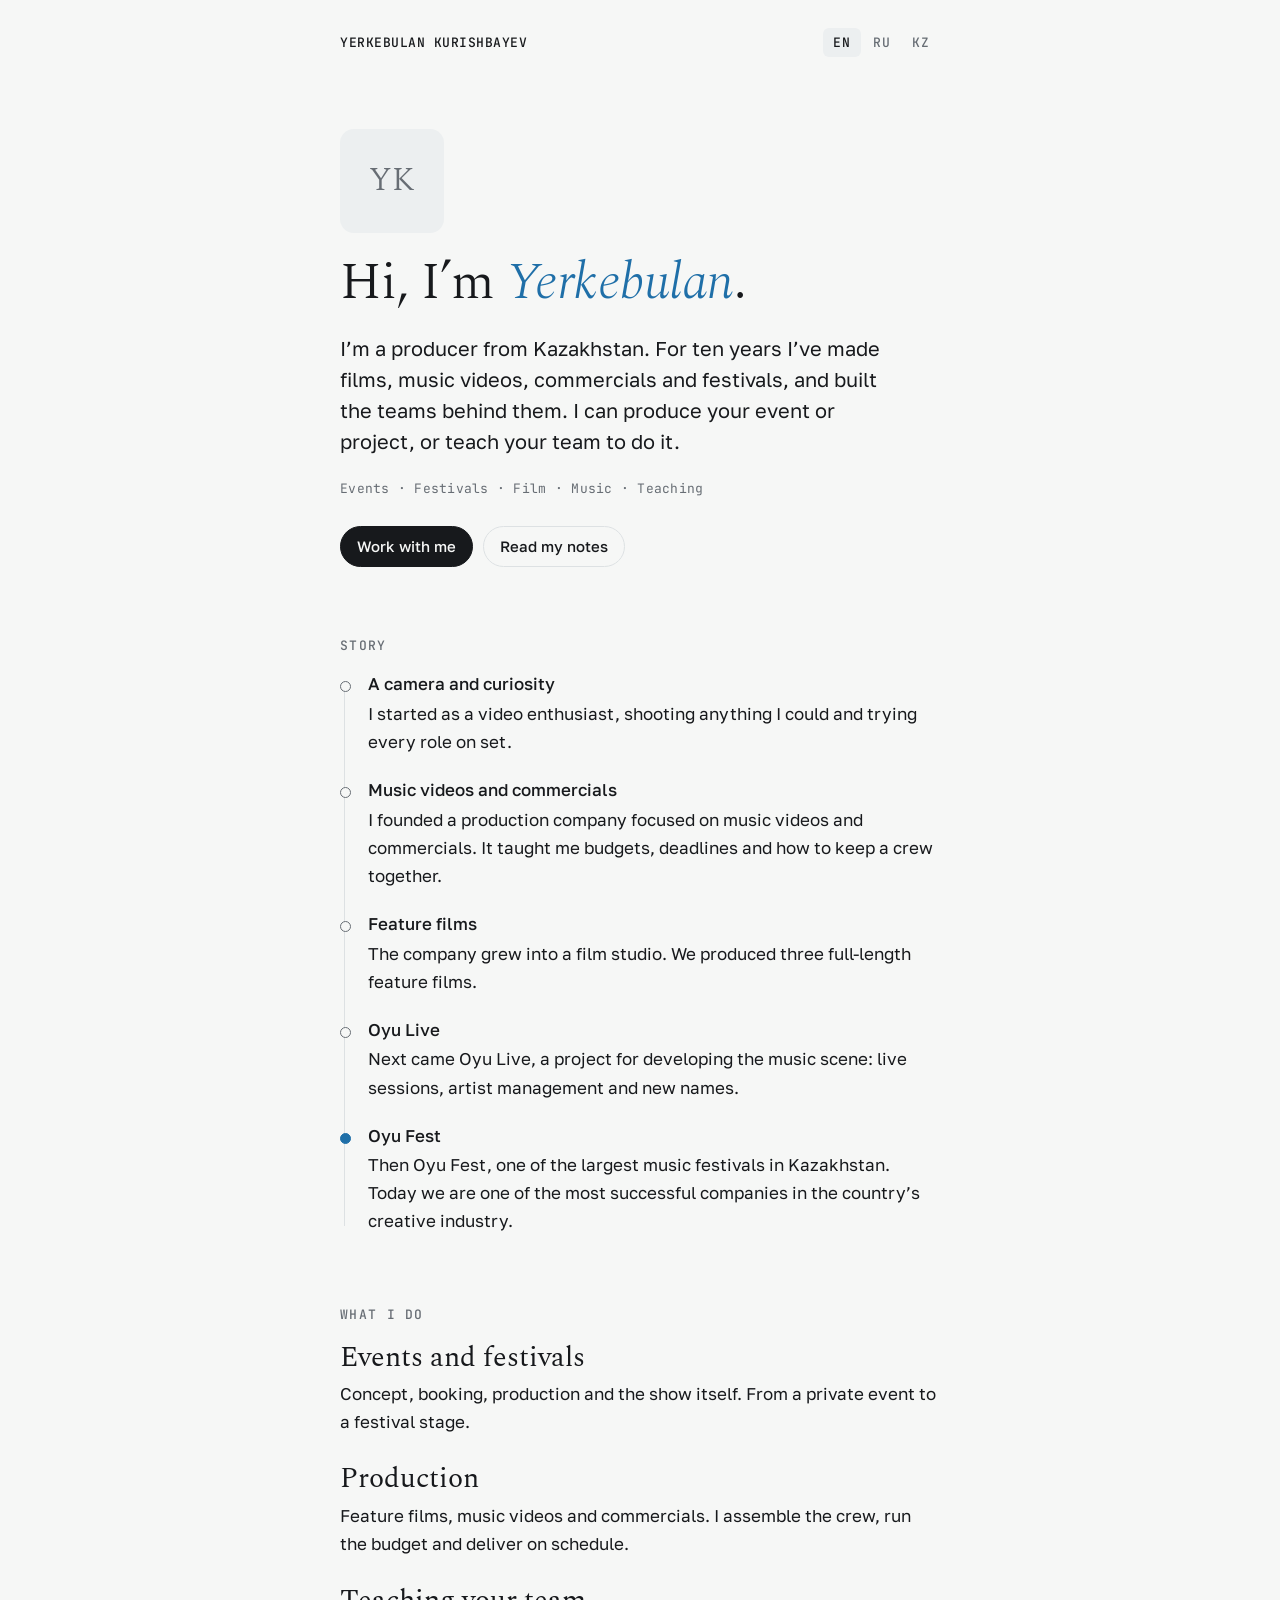
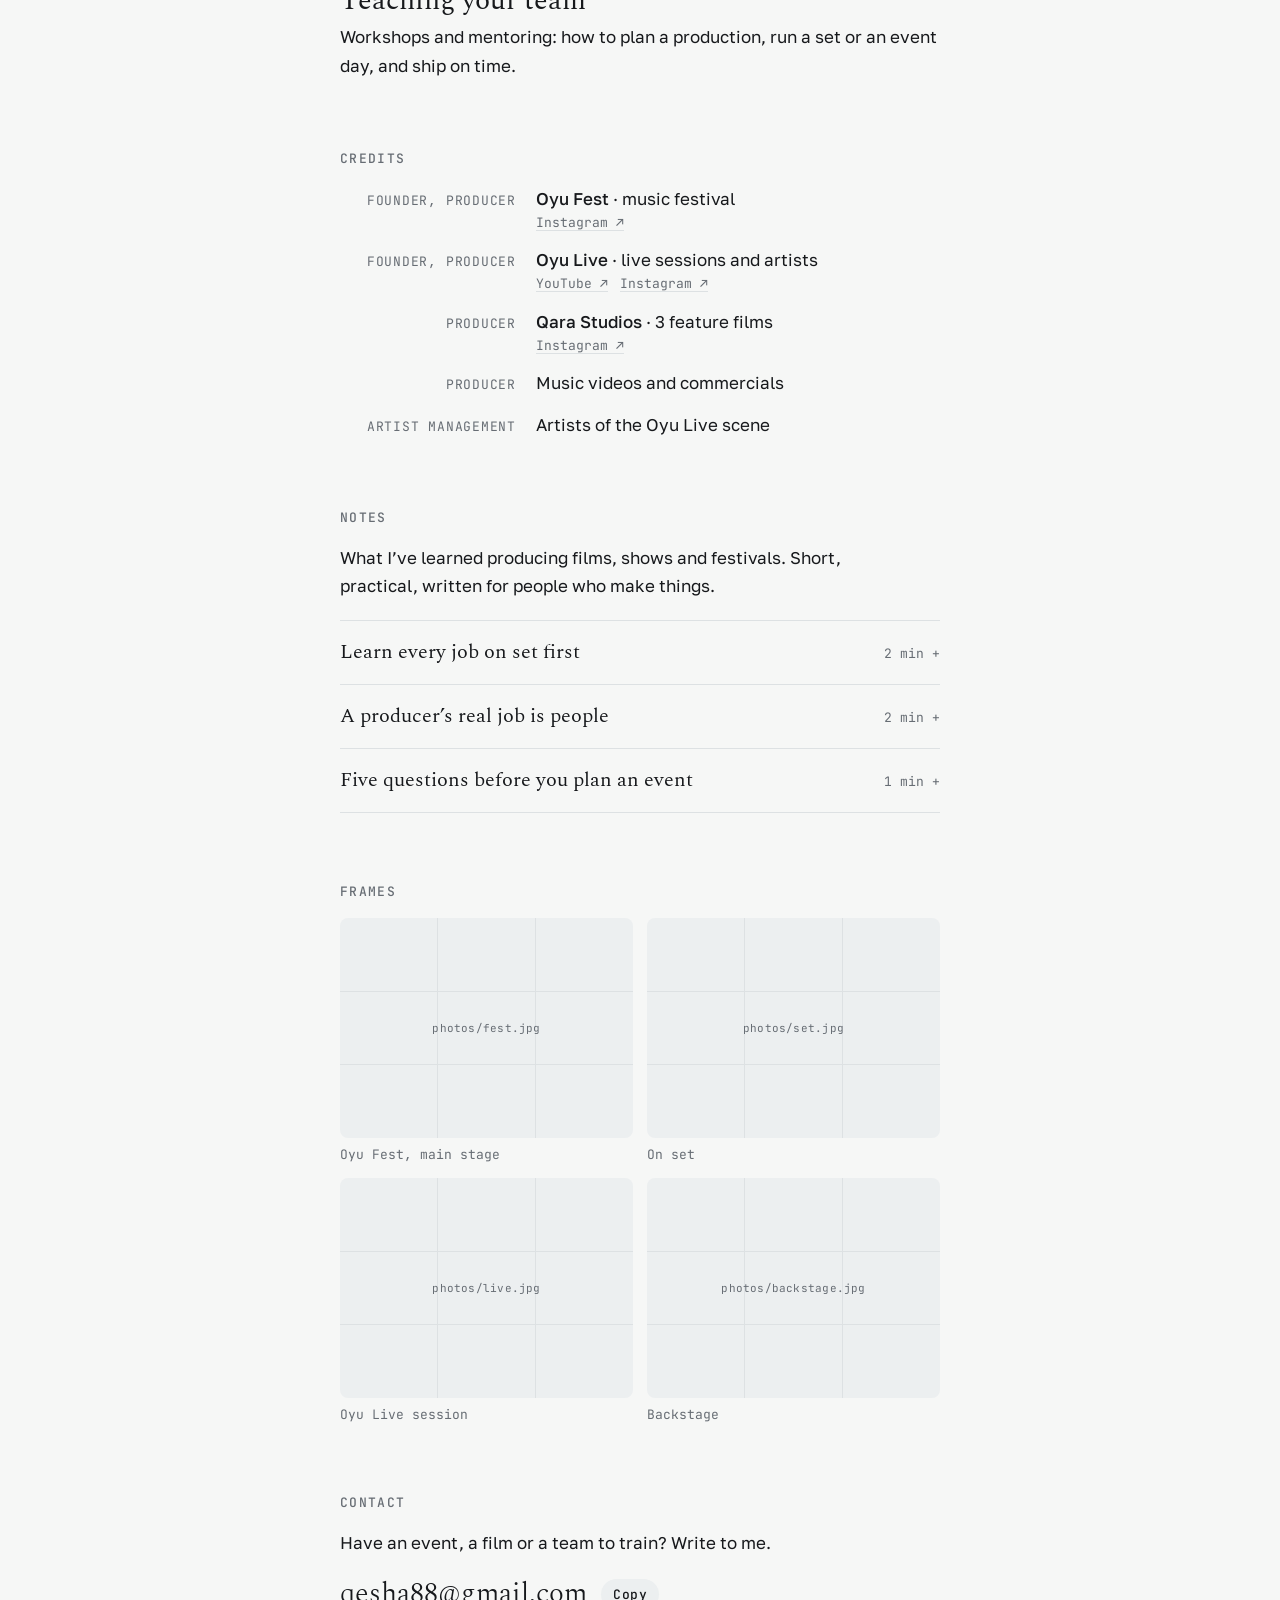
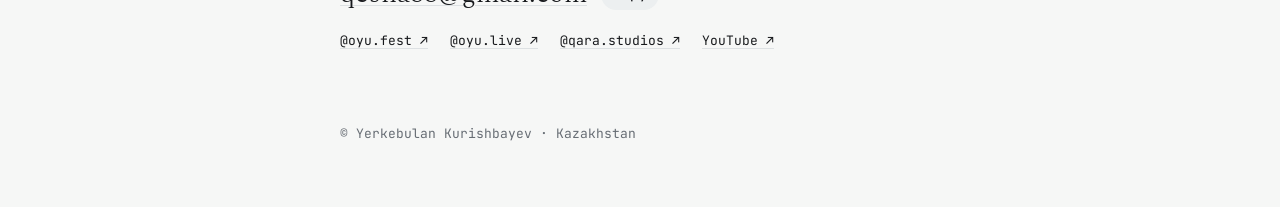
==== landing/index.html @ ef9be7a9 "Add trilingual personal landing page for Yerkebulan Kurishbayev Single-file page in landing/ with EN" ====
<!doctype html>
<html lang="en">
<head>
<meta charset="utf-8">
<meta name="viewport" content="width=device-width, initial-scale=1, viewport-fit=cover">
<meta name="description" content="Yerkebulan Kurishbayev, producer from Kazakhstan. Events, festivals, film production and team training.">
<title>Yerkebulan Kurishbayev</title>
<link rel="preconnect" href="https://fonts.googleapis.com">
<link rel="preconnect" href="https://fonts.gstatic.com" crossorigin>
<link rel="stylesheet" href="https://fonts.googleapis.com/css2?family=Golos+Text:wght@400;500;600&family=JetBrains+Mono:wght@400;500&family=Spectral:ital,wght@0,300;0,400;1,300;1,400&display=swap">
<style>
/* Layout: one narrow left-aligned column, like a producer's notebook; credits set like film end titles; photo slots drawn as camera frames. */
:root {
  --bg: #f6f7f6;
  --fg: #17191c;
  --muted: #676d74;
  --line: #dde1e3;
  --wash: #eceff0;
  --accent: #1f6fa8;

  --display: "Spectral", Georgia, "Times New Roman", serif;
  --body: "Golos Text", system-ui, -apple-system, "Segoe UI", Roboto, sans-serif;
  --mono: "JetBrains Mono", ui-monospace, Menlo, Consolas, monospace;

  --step-0: 1.0625rem;
  --step-s: 0.8125rem;
  --step-1: 1.25rem;
  --step-2: 1.75rem;
  --step-3: clamp(2.25rem, 6vw, 3.25rem);
}
@media (prefers-color-scheme: dark) {
  :root:not([data-theme="light"]) {
    --bg: #101214; --fg: #e7e9eb; --muted: #959ca3; --line: #262a2e; --wash: #181b1e; --accent: #79b8e6;
    color-scheme: dark;
  }
}
:root[data-theme="dark"] {
  --bg: #101214; --fg: #e7e9eb; --muted: #959ca3; --line: #262a2e; --wash: #181b1e; --accent: #79b8e6;
  color-scheme: dark;
}

* { box-sizing: border-box; }
html { -webkit-text-size-adjust: 100%; }
body {
  margin: 0;
  background: var(--bg);
  color: var(--fg);
  font: 400 var(--step-0)/1.65 var(--body);
}
a { color: inherit; text-decoration-color: var(--line); text-underline-offset: 3px; text-decoration-thickness: 1px; transition: text-decoration-color .2s, color .2s; }
a:hover { color: var(--accent); text-decoration-color: currentColor; }
:focus-visible { outline: 2px solid var(--accent); outline-offset: 3px; border-radius: 3px; }

/* Language switching: only the active language's copies are shown */
.site[data-lang="en"] [data-l]:not([data-l="en"]),
.site[data-lang="ru"] [data-l]:not([data-l="ru"]),
.site[data-lang="kk"] [data-l]:not([data-l="kk"]) { display: none; }

.site {
  max-width: 40rem;
  margin: 0 auto;
  padding-inline: 20px;
  padding-block: 28px 64px;
  display: grid;
  gap: 72px;
}

/* Header */
.top { display: flex; justify-content: space-between; align-items: center; gap: 16px; flex-wrap: wrap; }
.wordmark { font: 500 var(--step-s)/1 var(--mono); letter-spacing: .04em; text-decoration: none; }
.langs { display: flex; gap: 2px; }
.langs button {
  font: 500 var(--step-s)/1 var(--mono); letter-spacing: .06em;
  background: none; border: 0; color: var(--muted); padding: 8px 10px; border-radius: 6px; cursor: pointer;
}
.langs button:hover { color: var(--fg); }
.langs button[aria-pressed="true"] { color: var(--fg); background: var(--wash); }

/* Hero */
.hero { display: grid; gap: 22px; }
.avatar {
  position: relative; width: 104px; height: 104px; border-radius: 14px; overflow: hidden;
  background: var(--wash); display: grid; place-items: center;
  font: 300 2rem/1 var(--display); color: var(--muted);
}
.avatar img { position: absolute; inset: 0; width: 100%; height: 100%; object-fit: cover; }
h1 {
  margin: 0; font: 300 var(--step-3)/1.08 var(--display); letter-spacing: -.01em; text-wrap: balance;
}
h1 em { font-style: italic; color: var(--accent); }
.lede { margin: 0; max-width: 34rem; font-size: var(--step-1); line-height: 1.55; text-wrap: pretty; }
.tags { margin: 0; font: 400 var(--step-s)/1.6 var(--mono); color: var(--muted); letter-spacing: .02em; }
.ctas { display: flex; flex-wrap: wrap; gap: 10px; padding-top: 4px; }
.btn {
  display: inline-flex; align-items: center; gap: 8px;
  font: 500 .9375rem/1 var(--body); padding: 12px 16px; border-radius: 999px; text-decoration: none;
  border: 1px solid var(--line);
}
.btn.primary { background: var(--fg); color: var(--bg); border-color: var(--fg); }
.btn.primary:hover { background: var(--accent); border-color: var(--accent); color: var(--bg); }

/* Sections */
section { display: grid; gap: 20px; }
.label {
  margin: 0; font: 500 var(--step-s)/1 var(--mono); text-transform: uppercase; letter-spacing: .1em; color: var(--muted);
}
p { margin: 0; }
.prose { display: grid; gap: 14px; max-width: 36rem; }

/* Story: a real chronology, so it gets a timeline */
.story { list-style: none; margin: 0; padding: 0; display: grid; gap: 22px; position: relative; }
.story::before { content: ""; position: absolute; left: 4px; top: 10px; bottom: 10px; width: 1px; background: var(--line); }
.story li { position: relative; padding-left: 28px; display: grid; gap: 4px; }
.story li::before {
  content: ""; position: absolute; left: 0; top: 9px; width: 9px; height: 9px; border-radius: 50%;
  background: var(--bg); border: 1px solid var(--muted);
}
.story li:last-child::before { background: var(--accent); border-color: var(--accent); }
.story h3 { margin: 0; font: 500 var(--step-0)/1.4 var(--body); }

/* Services */
.services { display: grid; gap: 26px; }
.service { display: grid; gap: 6px; }
.service h3 { margin: 0; font: 400 var(--step-2)/1.2 var(--display); }

/* Credits, set like end titles */
.credits { margin: 0; display: grid; gap: 14px; }
.credit { display: grid; grid-template-columns: 11rem 1fr; gap: 4px 20px; align-items: baseline; }
.credit dt { font: 400 var(--step-s)/1.5 var(--mono); color: var(--muted); text-align: right; text-transform: uppercase; letter-spacing: .06em; }
.credit dd { margin: 0; min-width: 0; }
.credit .name { font-weight: 500; }
.credit .links { font: 400 var(--step-s)/1.5 var(--mono); color: var(--muted); display: flex; gap: 12px; flex-wrap: wrap; }

/* Notes (blog) */
.notes { display: grid; border-top: 1px solid var(--line); }
.note { border-bottom: 1px solid var(--line); }
.note summary {
  list-style: none; cursor: pointer; padding: 18px 0; display: grid; grid-template-columns: 1fr auto; gap: 4px 16px; align-items: baseline;
}
.note summary::-webkit-details-marker { display: none; }
.note summary h3 { margin: 0; font: 400 var(--step-1)/1.35 var(--display); text-wrap: balance; transition: color .2s; }
.note summary:hover h3 { color: var(--accent); }
.note .meta { font: 400 var(--step-s)/1 var(--mono); color: var(--muted); white-space: nowrap; }
.note .meta::after { content: " +"; }
.note[open] .meta::after { content: " −"; }
.note .body { padding: 0 0 26px; display: grid; gap: 14px; max-width: 36rem; }
.note ol { margin: 0; padding-left: 1.3em; display: grid; gap: 6px; }

/* Frames: photo slots drawn as viewfinders until a photo is added */
.frames { display: grid; grid-template-columns: repeat(2, minmax(0, 1fr)); gap: 14px; }
.frames figure { margin: 0; display: grid; gap: 8px; }
.frame {
  position: relative; aspect-ratio: 4 / 3; max-width: 100%; border-radius: 8px; overflow: hidden;
  background:
    linear-gradient(var(--line), var(--line)) 33.33% 0 / 1px 100% no-repeat,
    linear-gradient(var(--line), var(--line)) 66.66% 0 / 1px 100% no-repeat,
    linear-gradient(var(--line), var(--line)) 0 33.33% / 100% 1px no-repeat,
    linear-gradient(var(--line), var(--line)) 0 66.66% / 100% 1px no-repeat,
    var(--wash);
}
.frame .slot {
  position: absolute; inset: 0; display: grid; place-items: center; padding: 12px; text-align: center;
  font: 400 .6875rem/1.4 var(--mono); color: var(--muted); letter-spacing: .02em;
}
.frame img { position: absolute; inset: 0; width: 100%; height: 100%; object-fit: cover; }
.frames figcaption { font: 400 var(--step-s)/1.4 var(--mono); color: var(--muted); }

/* Contact */
.email-row { display: flex; flex-wrap: wrap; align-items: center; gap: 10px 14px; }
.email { font: 300 var(--step-2)/1.2 var(--display); user-select: all; overflow-wrap: anywhere; }
.copy {
  font: 500 var(--step-s)/1 var(--mono); letter-spacing: .04em;
  background: var(--wash); color: var(--fg); border: 0; padding: 9px 12px; border-radius: 999px; cursor: pointer;
}
.copy:hover { color: var(--accent); }
.socials { list-style: none; margin: 0; padding: 0; display: flex; flex-wrap: wrap; gap: 8px 22px; font: 400 var(--step-s)/1.6 var(--mono); }

footer { font: 400 var(--step-s)/1.5 var(--mono); color: var(--muted); }

@media (max-width: 520px) {
  .site { gap: 56px; }
  .credit { grid-template-columns: 1fr; }
  .credit dt { text-align: left; }
  .frames { grid-template-columns: 1fr; }
}
@media (prefers-reduced-motion: no-preference) {
  .hero > * { animation: rise .6s cubic-bezier(.2,.7,.2,1) both; }
  .hero > *:nth-child(2) { animation-delay: .06s; }
  .hero > *:nth-child(3) { animation-delay: .12s; }
  .hero > *:nth-child(4) { animation-delay: .18s; }
  .hero > *:nth-child(5) { animation-delay: .24s; }
  @keyframes rise { from { transform: translateY(8px); } to { transform: none; } }
}
</style>
</head>
<body>
<div class="site" data-lang="en" id="site">

  <header class="top">
    <a class="wordmark" href="#top" id="top">YERKEBULAN KURISHBAYEV</a>
    <nav class="langs" aria-label="Language">
      <button type="button" id="lang-en" data-set="en" aria-pressed="true">EN</button>
      <button type="button" id="lang-ru" data-set="ru" aria-pressed="false">RU</button>
      <button type="button" id="lang-kk" data-set="kk" aria-pressed="false">KZ</button>
    </nav>
  </header>

  <main style="display:grid;gap:inherit">

    <div class="hero">
      <div class="avatar" aria-hidden="true">YK<img src="photos/portrait.jpg" alt="" onerror="this.remove()"></div>
      <h1>
        <span data-l="en">Hi, I’m <em>Yerkebulan</em>.</span>
        <span data-l="ru">Привет, я <em>Еркебулан</em>.</span>
        <span data-l="kk">Сәлем, мен <em>Еркебұлан</em>.</span>
      </h1>
      <p class="lede">
        <span data-l="en">I’m a producer from Kazakhstan. For ten years I’ve made films, music videos, commercials and festivals, and built the teams behind them. I can produce your event or project, or teach your team to do it.</span>
        <span data-l="ru">Я продюсер из Казахстана. Десять лет я делаю фильмы, клипы, рекламу и фестивали и собираю команды, которые за ними стоят. Могу спродюсировать ваше событие или проект или научить этому вашу команду.</span>
        <span data-l="kk">Мен Қазақстандық продюсермін. Он жыл бойы фильмдер, клиптер, жарнамалар мен фестивальдер жасап, олардың артындағы командаларды құрып келемін. Сіздің іс-шараңызды не жобаңызды продюсерлей аламын немесе бұған командаңызды үйрете аламын.</span>
      </p>
      <p class="tags">
        <span data-l="en">Events · Festivals · Film · Music · Teaching</span>
        <span data-l="ru">События · Фестивали · Кино · Музыка · Обучение</span>
        <span data-l="kk">Іс-шаралар · Фестивальдер · Кино · Музыка · Оқыту</span>
      </p>
      <div class="ctas">
        <a class="btn primary" href="#contact">
          <span data-l="en">Work with me</span><span data-l="ru">Работать со мной</span><span data-l="kk">Бірге жұмыс істеу</span>
        </a>
        <a class="btn" href="#notes">
          <span data-l="en">Read my notes</span><span data-l="ru">Читать заметки</span><span data-l="kk">Жазбаларды оқу</span>
        </a>
      </div>
    </div>

    <section aria-labelledby="h-story">
      <h2 class="label" id="h-story"><span data-l="en">Story</span><span data-l="ru">История</span><span data-l="kk">Менің жолым</span></h2>
      <ol class="story">
        <li>
          <h3><span data-l="en">A camera and curiosity</span><span data-l="ru">Камера и любопытство</span><span data-l="kk">Камера мен қызығушылық</span></h3>
          <p>
            <span data-l="en">I started as a video enthusiast, shooting anything I could and trying every role on set.</span>
            <span data-l="ru">Я начинал как энтузиаст видео: снимал всё, что мог, и пробовал каждую роль на площадке.</span>
            <span data-l="kk">Мен видеоға әуесқой ретінде бастадым: қолымнан келгеннің бәрін түсіріп, алаңдағы әр рөлді байқап көрдім.</span>
          </p>
        </li>
        <li>
          <h3><span data-l="en">Music videos and commercials</span><span data-l="ru">Клипы и реклама</span><span data-l="kk">Клиптер мен жарнама</span></h3>
          <p>
            <span data-l="en">I founded a production company focused on music videos and commercials. It taught me budgets, deadlines and how to keep a crew together.</span>
            <span data-l="ru">Я основал продакшн-компанию, которая снимала музыкальные клипы и рекламу. Там я научился считать бюджеты, держать сроки и сохранять команду.</span>
            <span data-l="kk">Музыкалық клиптер мен жарнама түсіретін продакшн-компания аштым. Сол жерде бюджет есептеуді, мерзімді сақтауды және команданы ұстап тұруды үйрендім.</span>
          </p>
        </li>
        <li>
          <h3><span data-l="en">Feature films</span><span data-l="ru">Кино</span><span data-l="kk">Кино</span></h3>
          <p>
            <span data-l="en">The company grew into a film studio. We produced three full-length feature films.</span>
            <span data-l="ru">Компания выросла в киностудию. Мы сняли три полнометражных фильма.</span>
            <span data-l="kk">Компания киностудияға айналды. Біз үш толықметражды фильм түсірдік.</span>
          </p>
        </li>
        <li>
          <h3>Oyu Live</h3>
          <p>
            <span data-l="en">Next came Oyu Live, a project for developing the music scene: live sessions, artist management and new names.</span>
            <span data-l="ru">Потом появился Oyu Live, проект для развития музыкальной сцены: живые сессии, менеджмент артистов и новые имена.</span>
            <span data-l="kk">Кейін Oyu Live пайда болды. Бұл музыкалық сахнаны дамытуға арналған жоба: тірі сессиялар, әртіс менеджменті және жаңа есімдер.</span>
          </p>
        </li>
        <li>
          <h3>Oyu Fest</h3>
          <p>
            <span data-l="en">Then Oyu Fest, one of the largest music festivals in Kazakhstan. Today we are one of the most successful companies in the country’s creative industry.</span>
            <span data-l="ru">Затем Oyu Fest, один из крупнейших музыкальных фестивалей Казахстана. Сегодня мы одна из самых успешных компаний в креативной индустрии страны.</span>
            <span data-l="kk">Содан соң Oyu Fest, Қазақстандағы ең ірі музыкалық фестивальдердің бірі. Бүгін біз елдің креативті индустриясындағы ең табысты компаниялардың біріміз.</span>
          </p>
        </li>
      </ol>
    </section>

    <section aria-labelledby="h-do">
      <h2 class="label" id="h-do"><span data-l="en">What I do</span><span data-l="ru">Чем я занимаюсь</span><span data-l="kk">Не істеймін</span></h2>
      <div class="services">
        <div class="service">
          <h3><span data-l="en">Events and festivals</span><span data-l="ru">События и фестивали</span><span data-l="kk">Іс-шаралар мен фестивальдер</span></h3>
          <p>
            <span data-l="en">Concept, booking, production and the show itself. From a private event to a festival stage.</span>
            <span data-l="ru">Концепция, букинг, продакшн и само шоу. От частного мероприятия до фестивальной сцены.</span>
            <span data-l="kk">Концепция, букинг, продакшн және шоудың өзі. Жеке іс-шарадан фестиваль сахнасына дейін.</span>
          </p>
        </div>
        <div class="service">
          <h3><span data-l="en">Production</span><span data-l="ru">Продакшн</span><span data-l="kk">Продакшн</span></h3>
          <p>
            <span data-l="en">Feature films, music videos and commercials. I assemble the crew, run the budget and deliver on schedule.</span>
            <span data-l="ru">Полнометражное кино, клипы и реклама. Собираю команду, веду бюджет и сдаю в срок.</span>
            <span data-l="kk">Толықметражды кино, клиптер және жарнама. Команда жинаймын, бюджетті басқарамын және уақытында тапсырамын.</span>
          </p>
        </div>
        <div class="service">
          <h3><span data-l="en">Teaching your team</span><span data-l="ru">Обучение команд</span><span data-l="kk">Командаңызды оқыту</span></h3>
          <p>
            <span data-l="en">Workshops and mentoring: how to plan a production, run a set or an event day, and ship on time.</span>
            <span data-l="ru">Воркшопы и менторство: как планировать продакшн, вести площадку или день события и выпускать проект вовремя.</span>
            <span data-l="kk">Воркшоптар мен менторлық: продакшнды жоспарлау, түсірілім алаңын не іс-шара күнін басқару және жобаны уақытында шығару.</span>
          </p>
        </div>
      </div>
    </section>

    <section aria-labelledby="h-credits">
      <h2 class="label" id="h-credits"><span data-l="en">Credits</span><span data-l="ru">Титры</span><span data-l="kk">Титрлер</span></h2>
      <dl class="credits">
        <div class="credit">
          <dt><span data-l="en">Founder, producer</span><span data-l="ru">Основатель, продюсер</span><span data-l="kk">Негізін қалаушы, продюсер</span></dt>
          <dd>
            <div><span class="name">Oyu Fest</span> · <span data-l="en">music festival</span><span data-l="ru">музыкальный фестиваль</span><span data-l="kk">музыкалық фестиваль</span></div>
            <div class="links"><a href="https://www.instagram.com/oyu.fest/" target="_blank" rel="noopener">Instagram ↗</a></div>
          </dd>
        </div>
        <div class="credit">
          <dt><span data-l="en">Founder, producer</span><span data-l="ru">Основатель, продюсер</span><span data-l="kk">Негізін қалаушы, продюсер</span></dt>
          <dd>
            <div><span class="name">Oyu Live</span> · <span data-l="en">live sessions and artists</span><span data-l="ru">живые сессии и артисты</span><span data-l="kk">тірі сессиялар мен әртістер</span></div>
            <div class="links">
              <a href="https://youtube.com/@oyulive" target="_blank" rel="noopener">YouTube ↗</a>
              <a href="https://www.instagram.com/oyu.live" target="_blank" rel="noopener">Instagram ↗</a>
            </div>
          </dd>
        </div>
        <div class="credit">
          <dt><span data-l="en">Producer</span><span data-l="ru">Продюсер</span><span data-l="kk">Продюсер</span></dt>
          <dd>
            <div><span class="name">Qara Studios</span> · <span data-l="en">3 feature films</span><span data-l="ru">3 полнометражных фильма</span><span data-l="kk">3 толықметражды фильм</span></div>
            <div class="links"><a href="https://www.instagram.com/qara.studios/" target="_blank" rel="noopener">Instagram ↗</a></div>
          </dd>
        </div>
        <div class="credit">
          <dt><span data-l="en">Producer</span><span data-l="ru">Продюсер</span><span data-l="kk">Продюсер</span></dt>
          <dd><span data-l="en">Music videos and commercials</span><span data-l="ru">Музыкальные клипы и реклама</span><span data-l="kk">Музыкалық клиптер мен жарнама</span></dd>
        </div>
        <div class="credit">
          <dt><span data-l="en">Artist management</span><span data-l="ru">Менеджмент артистов</span><span data-l="kk">Әртіс менеджменті</span></dt>
          <dd><span data-l="en">Artists of the Oyu Live scene</span><span data-l="ru">Артисты сцены Oyu Live</span><span data-l="kk">Oyu Live сахнасының әртістері</span></dd>
        </div>
      </dl>
    </section>

    <section aria-labelledby="h-notes" id="notes">
      <h2 class="label" id="h-notes"><span data-l="en">Notes</span><span data-l="ru">Заметки</span><span data-l="kk">Жазбалар</span></h2>
      <p class="prose">
        <span data-l="en">What I’ve learned producing films, shows and festivals. Short, practical, written for people who make things.</span>
        <span data-l="ru">Чему я научился, продюсируя фильмы, шоу и фестивали. Коротко и по делу, для тех, кто делает проекты.</span>
        <span data-l="kk">Фильмдер, шоулар мен фестивальдер жасау барысында үйренгенім. Қысқа әрі нақты, жоба жасайтындарға арналған.</span>
      </p>
      <div class="notes">

        <details class="note" id="note-every-job">
          <summary>
            <h3><span data-l="en">Learn every job on set first</span><span data-l="ru">Сначала освой каждую работу на площадке</span><span data-l="kk">Алдымен алаңдағы әр жұмысты меңгер</span></h3>
            <span class="meta"><span data-l="en">2 min</span><span data-l="ru">2 мин</span><span data-l="kk">2 мин</span></span>
          </summary>
          <div class="body" data-l="en">
            <p>I started with a camera and no plan. I shot friends’ music videos for free, held the boom, drove the van and edited at night. None of it felt like producing at the time. Looking back, it was the best training I could have had.</p>
            <p>A producer makes hundreds of decisions about other people’s work. When you have done that work yourself, even badly, you know what a request really costs. You know why the gaffer needs another hour and when the editor is padding a deadline.</p>
            <p>If you want to produce, spend your first year doing every job you can get. Then move up.</p>
          </div>
          <div class="body" data-l="ru">
            <p>Я начинал с камерой и без плана. Бесплатно снимал клипы друзьям, держал микрофонную удочку, водил машину с техникой и монтировал по ночам. Тогда это не казалось продюсированием. Сейчас понимаю, что лучшей школы у меня не было.</p>
            <p>Продюсер принимает сотни решений о чужой работе. Если ты сам делал эту работу, пусть даже плохо, ты знаешь, чего на самом деле стоит каждая просьба. Понимаешь, зачем осветителю ещё час и когда монтажёр закладывает лишнее время.</p>
            <p>Если хочешь стать продюсером, первый год делай любую работу, какую дадут. Потом поднимайся выше.</p>
          </div>
          <div class="body" data-l="kk">
            <p>Мен камерамен және ешқандай жоспарсыз бастадым. Достарыма тегін клип түсірдім, микрофон ұстадым, техника тасыған көлікті жүргіздім, түнде монтаж жасадым. Ол кезде бұл продюсерлік сияқты көрінбеді. Қазір түсінемін, одан жақсы мектеп болмаған.</p>
            <p>Продюсер басқалардың жұмысы туралы жүздеген шешім қабылдайды. Сол жұмысты өзің жасап көрсең, тіпті нашар болса да, әр өтініштің шын бағасын білесің. Жарықшыға тағы бір сағаттың не үшін керек екенін, монтажшының мерзімді қашан әдейі созып жатқанын түсінесің.</p>
            <p>Продюсер болғың келсе, бірінші жылы қолыңа түскен кез келген жұмысты істе. Содан кейін жоғары көтеріл.</p>
          </div>
        </details>

        <details class="note" id="note-people">
          <summary>
            <h3><span data-l="en">A producer’s real job is people</span><span data-l="ru">Главная работа продюсера — люди</span><span data-l="kk">Продюсердің басты жұмысы — адамдар</span></h3>
            <span class="meta"><span data-l="en">2 min</span><span data-l="ru">2 мин</span><span data-l="kk">2 мин</span></span>
          </summary>
          <div class="body" data-l="en">
            <p>Budgets, permits and schedules matter, but they are the easy part. The hard part is keeping forty people pulling in one direction at 4 a.m. on the third night of a shoot.</p>
            <p>What works for me: hire people who are better than you at their craft, tell them the real situation including the bad news, and protect them from chaos that isn’t theirs to solve. Pay on time, every time. A producer’s reputation is mostly how crews talk about them after the project.</p>
            <p>A crew that wants to work with you again is worth more than any piece of equipment.</p>
          </div>
          <div class="body" data-l="ru">
            <p>Бюджеты, разрешения и графики важны, но это лёгкая часть. Сложная часть: удержать сорок человек в одном направлении в четыре утра на третью ночь съёмок.</p>
            <p>Что работает у меня: нанимать людей, которые в своём ремесле сильнее тебя, говорить им правду, включая плохие новости, и защищать их от хаоса, который не им разгребать. Платить вовремя, всегда. Репутация продюсера во многом складывается из того, как о нём говорит команда после проекта.</p>
            <p>Команда, которая хочет снова с тобой работать, стоит больше любой техники.</p>
          </div>
          <div class="body" data-l="kk">
            <p>Бюджет, рұқсаттар мен кесте маңызды, бірақ бұл оңай бөлігі. Қиыны түсірілімнің үшінші түнінде, таңғы төртте қырық адамды бір бағытта ұстап тұру.</p>
            <p>Маған көмектесетіні: өз ісінде сенен мықты адамдарды жалдау, оларға шындықты, жаман жаңалықты да айту және оларды өздері шешпеуге тиіс хаостан қорғау. Ақыны уақытында төлеу, әрдайым. Продюсердің беделі көбіне жобадан кейін команданың ол туралы не айтатынынан құралады.</p>
            <p>Сенімен қайта жұмыс істегісі келетін команда кез келген техникадан қымбат.</p>
          </div>
        </details>

        <details class="note" id="note-five-questions">
          <summary>
            <h3><span data-l="en">Five questions before you plan an event</span><span data-l="ru">Пять вопросов перед тем, как планировать событие</span><span data-l="kk">Іс-шараны жоспарламас бұрын бес сұрақ</span></h3>
            <span class="meta"><span data-l="en">1 min</span><span data-l="ru">1 мин</span><span data-l="kk">1 мин</span></span>
          </summary>
          <div class="body" data-l="en">
            <p>Before you book a venue or an artist, answer these:</p>
            <ol>
              <li>Who exactly is coming, and why would they leave home for this?</li>
              <li>What should a guest feel or remember on the way out?</li>
              <li>What is the real budget, including a 15% reserve for surprises?</li>
              <li>Who makes the final call when something goes wrong on the day?</li>
              <li>What does success look like in numbers: tickets, reach, sponsors?</li>
            </ol>
            <p>If you can’t answer one of them, that is where the project will break. I ask these at the start of every project.</p>
          </div>
          <div class="body" data-l="ru">
            <p>Прежде чем бронировать площадку или артиста, ответьте на них:</p>
            <ol>
              <li>Кто именно придёт и зачем им выходить ради этого из дома?</li>
              <li>Что гость должен почувствовать или запомнить на выходе?</li>
              <li>Какой реальный бюджет, включая резерв 15% на сюрпризы?</li>
              <li>Кто принимает финальное решение, если в день события что-то пошло не так?</li>
              <li>Как выглядит успех в цифрах: билеты, охват, спонсоры?</li>
            </ol>
            <p>Если на какой-то вопрос нет ответа, именно там проект и сломается. Я задаю их в начале каждого проекта.</p>
          </div>
          <div class="body" data-l="kk">
            <p>Алаңды немесе әртісті брондамас бұрын осыларға жауап беріңіз:</p>
            <ol>
              <li>Нақты кім келеді және олар бұл үшін неге үйден шығуы керек?</li>
              <li>Қонақ шығар кезде не сезінуі немесе есінде не қалуы керек?</li>
              <li>Нақты бюджет қандай, күтпеген жағдайларға 15% резервпен қоса?</li>
              <li>Іс-шара күні бірдеңе дұрыс болмаса, соңғы шешімді кім қабылдайды?</li>
              <li>Табыс сандармен қалай көрінеді: билеттер, қамту, демеушілер?</li>
            </ol>
            <p>Бір сұраққа жауап болмаса, жоба дәл сол жерден бұзылады. Мен оларды әр жобаның басында қоямын.</p>
          </div>
        </details>

      </div>
    </section>

    <section aria-labelledby="h-frames">
      <h2 class="label" id="h-frames"><span data-l="en">Frames</span><span data-l="ru">Кадры</span><span data-l="kk">Кадрлар</span></h2>
      <div class="frames">
        <figure>
          <div class="frame"><span class="slot">photos/fest.jpg</span><img src="photos/fest.jpg" alt="Oyu Fest main stage" loading="lazy" onerror="this.remove()"></div>
          <figcaption><span data-l="en">Oyu Fest, main stage</span><span data-l="ru">Oyu Fest, главная сцена</span><span data-l="kk">Oyu Fest, басты сахна</span></figcaption>
        </figure>
        <figure>
          <div class="frame"><span class="slot">photos/set.jpg</span><img src="photos/set.jpg" alt="On a film set" loading="lazy" onerror="this.remove()"></div>
          <figcaption><span data-l="en">On set</span><span data-l="ru">На площадке</span><span data-l="kk">Түсірілім алаңында</span></figcaption>
        </figure>
        <figure>
          <div class="frame"><span class="slot">photos/live.jpg</span><img src="photos/live.jpg" alt="Oyu Live session" loading="lazy" onerror="this.remove()"></div>
          <figcaption><span data-l="en">Oyu Live session</span><span data-l="ru">Сессия Oyu Live</span><span data-l="kk">Oyu Live сессиясы</span></figcaption>
        </figure>
        <figure>
          <div class="frame"><span class="slot">photos/backstage.jpg</span><img src="photos/backstage.jpg" alt="Backstage" loading="lazy" onerror="this.remove()"></div>
          <figcaption><span data-l="en">Backstage</span><span data-l="ru">Бэкстейдж</span><span data-l="kk">Сахна артында</span></figcaption>
        </figure>
      </div>
    </section>

    <section aria-labelledby="h-contact" id="contact">
      <h2 class="label" id="h-contact"><span data-l="en">Contact</span><span data-l="ru">Контакты</span><span data-l="kk">Байланыс</span></h2>
      <p>
        <span data-l="en">Have an event, a film or a team to train? Write to me.</span>
        <span data-l="ru">Есть событие, фильм или команда, которую нужно обучить? Напишите мне.</span>
        <span data-l="kk">Іс-шара, фильм немесе оқытатын команда бар ма? Маған жазыңыз.</span>
      </p>
      <div class="email-row">
        <a class="email" id="email" href="mailto:qesha88@gmail.com">qesha88@gmail.com</a>
        <button type="button" class="copy" id="copy-email">
          <span data-l="en">Copy</span><span data-l="ru">Скопировать</span><span data-l="kk">Көшіру</span>
        </button>
      </div>
      <ul class="socials">
        <li><a href="https://www.instagram.com/oyu.fest/" target="_blank" rel="noopener">@oyu.fest ↗</a></li>
        <li><a href="https://www.instagram.com/oyu.live" target="_blank" rel="noopener">@oyu.live ↗</a></li>
        <li><a href="https://www.instagram.com/qara.studios/" target="_blank" rel="noopener">@qara.studios ↗</a></li>
        <li><a href="https://youtube.com/@oyulive" target="_blank" rel="noopener">YouTube ↗</a></li>
      </ul>
    </section>

  </main>

  <footer>© Yerkebulan Kurishbayev · <span data-l="en">Kazakhstan</span><span data-l="ru">Казахстан</span><span data-l="kk">Қазақстан</span></footer>
</div>

<script>
(function () {
  var site = document.getElementById('site');
  var LANGS = ['en', 'ru', 'kk'];
  var HTML_LANG = { en: 'en', ru: 'ru', kk: 'kk' };

  function setLang(lang, save) {
    if (LANGS.indexOf(lang) < 0) lang = 'en';
    site.setAttribute('data-lang', lang);
    document.documentElement.lang = HTML_LANG[lang];
    document.querySelectorAll('[data-set]').forEach(function (b) {
      b.setAttribute('aria-pressed', String(b.getAttribute('data-set') === lang));
    });
    if (save) { try { localStorage.setItem('lang', lang); } catch (e) {} }
  }

  function initialLang() {
    var hash = (location.hash || '').slice(1);
    if (hash === 'kz') hash = 'kk';
    if (LANGS.indexOf(hash) >= 0) return hash;
    try { var s = localStorage.getItem('lang'); if (s) return s; } catch (e) {}
    var nav = (navigator.language || 'en').slice(0, 2).toLowerCase();
    return LANGS.indexOf(nav) >= 0 ? nav : 'en';
  }

  document.querySelectorAll('[data-set]').forEach(function (b) {
    b.addEventListener('click', function () { setLang(b.getAttribute('data-set'), true); });
  });
  setLang(initialLang(), false);

  var copyBtn = document.getElementById('copy-email');
  var email = document.getElementById('email');
  var DONE = { en: 'Copied', ru: 'Скопировано', kk: 'Көшірілді' };
  copyBtn.addEventListener('click', function () {
    var lang = site.getAttribute('data-lang');
    var original = copyBtn.innerHTML;
    function done() {
      copyBtn.textContent = DONE[lang] || DONE.en;
      setTimeout(function () { copyBtn.innerHTML = original; }, 1600);
    }
    function selectText() {
      var r = document.createRange(); r.selectNodeContents(email);
      var sel = window.getSelection(); sel.removeAllRanges(); sel.addRange(r);
    }
    if (navigator.clipboard && navigator.clipboard.writeText) {
      navigator.clipboard.writeText(email.textContent.trim()).then(done, selectText);
    } else {
      selectText();
    }
  });
})();
</script>
</body>
</html>
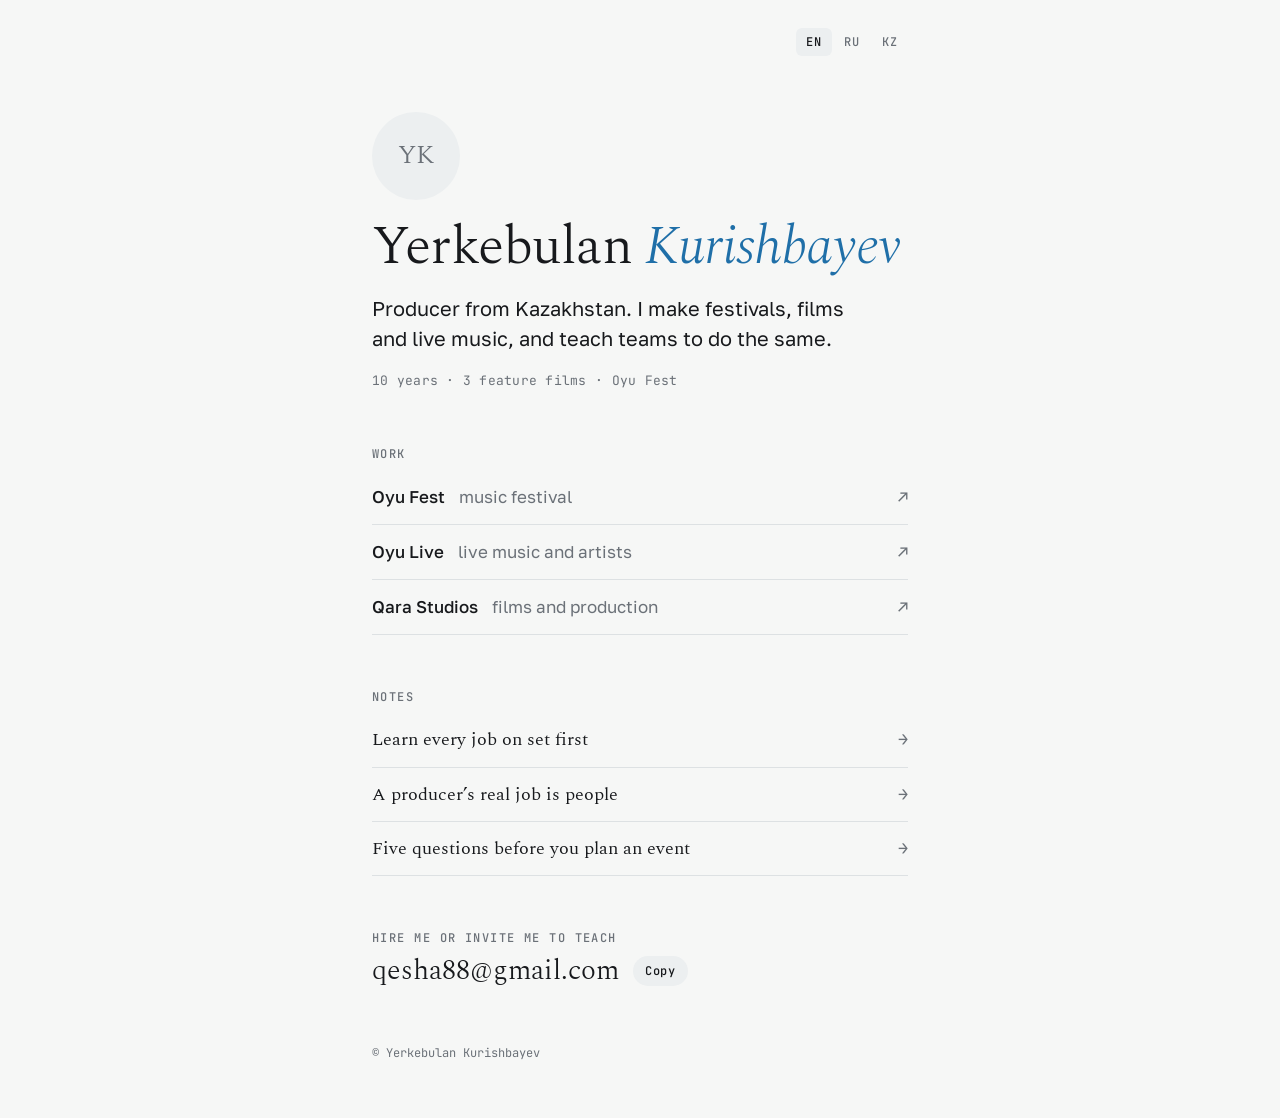
==== commit 5700d7fc: "Simplify landing page to one screen and move notes to their own pages Cut the story, services, credi" ====
--- a/landing/index.html
+++ b/landing/index.html
@@ -3,201 +3,17 @@
 <head>
 <meta charset="utf-8">
 <meta name="viewport" content="width=device-width, initial-scale=1, viewport-fit=cover">
-<meta name="description" content="Yerkebulan Kurishbayev, producer from Kazakhstan. Events, festivals, film production and team training.">
+<meta name="description" content="Yerkebulan Kurishbayev, producer from Kazakhstan. Festivals, films, live music and team training.">
 <title>Yerkebulan Kurishbayev</title>
 <link rel="preconnect" href="https://fonts.googleapis.com">
 <link rel="preconnect" href="https://fonts.gstatic.com" crossorigin>
-<link rel="stylesheet" href="https://fonts.googleapis.com/css2?family=Golos+Text:wght@400;500;600&family=JetBrains+Mono:wght@400;500&family=Spectral:ital,wght@0,300;0,400;1,300;1,400&display=swap">
-<style>
-/* Layout: one narrow left-aligned column, like a producer's notebook; credits set like film end titles; photo slots drawn as camera frames. */
-:root {
-  --bg: #f6f7f6;
-  --fg: #17191c;
-  --muted: #676d74;
-  --line: #dde1e3;
-  --wash: #eceff0;
-  --accent: #1f6fa8;
-
-  --display: "Spectral", Georgia, "Times New Roman", serif;
-  --body: "Golos Text", system-ui, -apple-system, "Segoe UI", Roboto, sans-serif;
-  --mono: "JetBrains Mono", ui-monospace, Menlo, Consolas, monospace;
-
-  --step-0: 1.0625rem;
-  --step-s: 0.8125rem;
-  --step-1: 1.25rem;
-  --step-2: 1.75rem;
-  --step-3: clamp(2.25rem, 6vw, 3.25rem);
-}
-@media (prefers-color-scheme: dark) {
-  :root:not([data-theme="light"]) {
-    --bg: #101214; --fg: #e7e9eb; --muted: #959ca3; --line: #262a2e; --wash: #181b1e; --accent: #79b8e6;
-    color-scheme: dark;
-  }
-}
-:root[data-theme="dark"] {
-  --bg: #101214; --fg: #e7e9eb; --muted: #959ca3; --line: #262a2e; --wash: #181b1e; --accent: #79b8e6;
-  color-scheme: dark;
-}
-
-* { box-sizing: border-box; }
-html { -webkit-text-size-adjust: 100%; }
-body {
-  margin: 0;
-  background: var(--bg);
-  color: var(--fg);
-  font: 400 var(--step-0)/1.65 var(--body);
-}
-a { color: inherit; text-decoration-color: var(--line); text-underline-offset: 3px; text-decoration-thickness: 1px; transition: text-decoration-color .2s, color .2s; }
-a:hover { color: var(--accent); text-decoration-color: currentColor; }
-:focus-visible { outline: 2px solid var(--accent); outline-offset: 3px; border-radius: 3px; }
-
-/* Language switching: only the active language's copies are shown */
-.site[data-lang="en"] [data-l]:not([data-l="en"]),
-.site[data-lang="ru"] [data-l]:not([data-l="ru"]),
-.site[data-lang="kk"] [data-l]:not([data-l="kk"]) { display: none; }
-
-.site {
-  max-width: 40rem;
-  margin: 0 auto;
-  padding-inline: 20px;
-  padding-block: 28px 64px;
-  display: grid;
-  gap: 72px;
-}
-
-/* Header */
-.top { display: flex; justify-content: space-between; align-items: center; gap: 16px; flex-wrap: wrap; }
-.wordmark { font: 500 var(--step-s)/1 var(--mono); letter-spacing: .04em; text-decoration: none; }
-.langs { display: flex; gap: 2px; }
-.langs button {
-  font: 500 var(--step-s)/1 var(--mono); letter-spacing: .06em;
-  background: none; border: 0; color: var(--muted); padding: 8px 10px; border-radius: 6px; cursor: pointer;
-}
-.langs button:hover { color: var(--fg); }
-.langs button[aria-pressed="true"] { color: var(--fg); background: var(--wash); }
-
-/* Hero */
-.hero { display: grid; gap: 22px; }
-.avatar {
-  position: relative; width: 104px; height: 104px; border-radius: 14px; overflow: hidden;
-  background: var(--wash); display: grid; place-items: center;
-  font: 300 2rem/1 var(--display); color: var(--muted);
-}
-.avatar img { position: absolute; inset: 0; width: 100%; height: 100%; object-fit: cover; }
-h1 {
-  margin: 0; font: 300 var(--step-3)/1.08 var(--display); letter-spacing: -.01em; text-wrap: balance;
-}
-h1 em { font-style: italic; color: var(--accent); }
-.lede { margin: 0; max-width: 34rem; font-size: var(--step-1); line-height: 1.55; text-wrap: pretty; }
-.tags { margin: 0; font: 400 var(--step-s)/1.6 var(--mono); color: var(--muted); letter-spacing: .02em; }
-.ctas { display: flex; flex-wrap: wrap; gap: 10px; padding-top: 4px; }
-.btn {
-  display: inline-flex; align-items: center; gap: 8px;
-  font: 500 .9375rem/1 var(--body); padding: 12px 16px; border-radius: 999px; text-decoration: none;
-  border: 1px solid var(--line);
-}
-.btn.primary { background: var(--fg); color: var(--bg); border-color: var(--fg); }
-.btn.primary:hover { background: var(--accent); border-color: var(--accent); color: var(--bg); }
-
-/* Sections */
-section { display: grid; gap: 20px; }
-.label {
-  margin: 0; font: 500 var(--step-s)/1 var(--mono); text-transform: uppercase; letter-spacing: .1em; color: var(--muted);
-}
-p { margin: 0; }
-.prose { display: grid; gap: 14px; max-width: 36rem; }
-
-/* Story: a real chronology, so it gets a timeline */
-.story { list-style: none; margin: 0; padding: 0; display: grid; gap: 22px; position: relative; }
-.story::before { content: ""; position: absolute; left: 4px; top: 10px; bottom: 10px; width: 1px; background: var(--line); }
-.story li { position: relative; padding-left: 28px; display: grid; gap: 4px; }
-.story li::before {
-  content: ""; position: absolute; left: 0; top: 9px; width: 9px; height: 9px; border-radius: 50%;
-  background: var(--bg); border: 1px solid var(--muted);
-}
-.story li:last-child::before { background: var(--accent); border-color: var(--accent); }
-.story h3 { margin: 0; font: 500 var(--step-0)/1.4 var(--body); }
-
-/* Services */
-.services { display: grid; gap: 26px; }
-.service { display: grid; gap: 6px; }
-.service h3 { margin: 0; font: 400 var(--step-2)/1.2 var(--display); }
-
-/* Credits, set like end titles */
-.credits { margin: 0; display: grid; gap: 14px; }
-.credit { display: grid; grid-template-columns: 11rem 1fr; gap: 4px 20px; align-items: baseline; }
-.credit dt { font: 400 var(--step-s)/1.5 var(--mono); color: var(--muted); text-align: right; text-transform: uppercase; letter-spacing: .06em; }
-.credit dd { margin: 0; min-width: 0; }
-.credit .name { font-weight: 500; }
-.credit .links { font: 400 var(--step-s)/1.5 var(--mono); color: var(--muted); display: flex; gap: 12px; flex-wrap: wrap; }
-
-/* Notes (blog) */
-.notes { display: grid; border-top: 1px solid var(--line); }
-.note { border-bottom: 1px solid var(--line); }
-.note summary {
-  list-style: none; cursor: pointer; padding: 18px 0; display: grid; grid-template-columns: 1fr auto; gap: 4px 16px; align-items: baseline;
-}
-.note summary::-webkit-details-marker { display: none; }
-.note summary h3 { margin: 0; font: 400 var(--step-1)/1.35 var(--display); text-wrap: balance; transition: color .2s; }
-.note summary:hover h3 { color: var(--accent); }
-.note .meta { font: 400 var(--step-s)/1 var(--mono); color: var(--muted); white-space: nowrap; }
-.note .meta::after { content: " +"; }
-.note[open] .meta::after { content: " −"; }
-.note .body { padding: 0 0 26px; display: grid; gap: 14px; max-width: 36rem; }
-.note ol { margin: 0; padding-left: 1.3em; display: grid; gap: 6px; }
-
-/* Frames: photo slots drawn as viewfinders until a photo is added */
-.frames { display: grid; grid-template-columns: repeat(2, minmax(0, 1fr)); gap: 14px; }
-.frames figure { margin: 0; display: grid; gap: 8px; }
-.frame {
-  position: relative; aspect-ratio: 4 / 3; max-width: 100%; border-radius: 8px; overflow: hidden;
-  background:
-    linear-gradient(var(--line), var(--line)) 33.33% 0 / 1px 100% no-repeat,
-    linear-gradient(var(--line), var(--line)) 66.66% 0 / 1px 100% no-repeat,
-    linear-gradient(var(--line), var(--line)) 0 33.33% / 100% 1px no-repeat,
-    linear-gradient(var(--line), var(--line)) 0 66.66% / 100% 1px no-repeat,
-    var(--wash);
-}
-.frame .slot {
-  position: absolute; inset: 0; display: grid; place-items: center; padding: 12px; text-align: center;
-  font: 400 .6875rem/1.4 var(--mono); color: var(--muted); letter-spacing: .02em;
-}
-.frame img { position: absolute; inset: 0; width: 100%; height: 100%; object-fit: cover; }
-.frames figcaption { font: 400 var(--step-s)/1.4 var(--mono); color: var(--muted); }
-
-/* Contact */
-.email-row { display: flex; flex-wrap: wrap; align-items: center; gap: 10px 14px; }
-.email { font: 300 var(--step-2)/1.2 var(--display); user-select: all; overflow-wrap: anywhere; }
-.copy {
-  font: 500 var(--step-s)/1 var(--mono); letter-spacing: .04em;
-  background: var(--wash); color: var(--fg); border: 0; padding: 9px 12px; border-radius: 999px; cursor: pointer;
-}
-.copy:hover { color: var(--accent); }
-.socials { list-style: none; margin: 0; padding: 0; display: flex; flex-wrap: wrap; gap: 8px 22px; font: 400 var(--step-s)/1.6 var(--mono); }
-
-footer { font: 400 var(--step-s)/1.5 var(--mono); color: var(--muted); }
-
-@media (max-width: 520px) {
-  .site { gap: 56px; }
-  .credit { grid-template-columns: 1fr; }
-  .credit dt { text-align: left; }
-  .frames { grid-template-columns: 1fr; }
-}
-@media (prefers-reduced-motion: no-preference) {
-  .hero > * { animation: rise .6s cubic-bezier(.2,.7,.2,1) both; }
-  .hero > *:nth-child(2) { animation-delay: .06s; }
-  .hero > *:nth-child(3) { animation-delay: .12s; }
-  .hero > *:nth-child(4) { animation-delay: .18s; }
-  .hero > *:nth-child(5) { animation-delay: .24s; }
-  @keyframes rise { from { transform: translateY(8px); } to { transform: none; } }
-}
-</style>
+<link rel="stylesheet" href="https://fonts.googleapis.com/css2?family=Golos+Text:wght@400;500&family=JetBrains+Mono:wght@400;500&family=Spectral:ital,wght@0,300;0,400;1,300&display=swap">
+<link rel="stylesheet" href="assets/site.css">
 </head>
 <body>
 <div class="site" data-lang="en" id="site">
 
   <header class="top">
-    <a class="wordmark" href="#top" id="top">YERKEBULAN KURISHBAYEV</a>
     <nav class="langs" aria-label="Language">
       <button type="button" id="lang-en" data-set="en" aria-pressed="true">EN</button>
       <button type="button" id="lang-ru" data-set="ru" aria-pressed="false">RU</button>
@@ -205,344 +21,76 @@
     </nav>
   </header>
 
-  <main style="display:grid;gap:inherit">
+  <div class="intro">
+    <div class="avatar" aria-hidden="true">YK<img src="photos/portrait.jpg" alt="" onerror="this.remove()"></div>
+    <h1>Yerkebulan <em>Kurishbayev</em></h1>
+    <p class="line">
+      <span data-l="en">Producer from Kazakhstan. I make festivals, films and live music, and teach teams to do the same.</span>
+      <span data-l="ru">Продюсер из Казахстана. Делаю фестивали, кино и живую музыку и учу команды делать так же.</span>
+      <span data-l="kk">Қазақстандық продюсер. Фестивальдер, кино және тірі музыка жасаймын, командаларды да осыған үйретемін.</span>
+    </p>
+    <p class="facts">
+      <span data-l="en">10 years · 3 feature films · Oyu Fest</span>
+      <span data-l="ru">10 лет · 3 фильма · Oyu Fest</span>
+      <span data-l="kk">10 жыл · 3 фильм · Oyu Fest</span>
+    </p>
+  </div>
 
-    <div class="hero">
-      <div class="avatar" aria-hidden="true">YK<img src="photos/portrait.jpg" alt="" onerror="this.remove()"></div>
-      <h1>
-        <span data-l="en">Hi, I’m <em>Yerkebulan</em>.</span>
-        <span data-l="ru">Привет, я <em>Еркебулан</em>.</span>
-        <span data-l="kk">Сәлем, мен <em>Еркебұлан</em>.</span>
-      </h1>
-      <p class="lede">
-        <span data-l="en">I’m a producer from Kazakhstan. For ten years I’ve made films, music videos, commercials and festivals, and built the teams behind them. I can produce your event or project, or teach your team to do it.</span>
-        <span data-l="ru">Я продюсер из Казахстана. Десять лет я делаю фильмы, клипы, рекламу и фестивали и собираю команды, которые за ними стоят. Могу спродюсировать ваше событие или проект или научить этому вашу команду.</span>
-        <span data-l="kk">Мен Қазақстандық продюсермін. Он жыл бойы фильмдер, клиптер, жарнамалар мен фестивальдер жасап, олардың артындағы командаларды құрып келемін. Сіздің іс-шараңызды не жобаңызды продюсерлей аламын немесе бұған командаңызды үйрете аламын.</span>
-      </p>
-      <p class="tags">
-        <span data-l="en">Events · Festivals · Film · Music · Teaching</span>
-        <span data-l="ru">События · Фестивали · Кино · Музыка · Обучение</span>
-        <span data-l="kk">Іс-шаралар · Фестивальдер · Кино · Музыка · Оқыту</span>
-      </p>
-      <div class="ctas">
-        <a class="btn primary" href="#contact">
-          <span data-l="en">Work with me</span><span data-l="ru">Работать со мной</span><span data-l="kk">Бірге жұмыс істеу</span>
-        </a>
-        <a class="btn" href="#notes">
-          <span data-l="en">Read my notes</span><span data-l="ru">Читать заметки</span><span data-l="kk">Жазбаларды оқу</span>
-        </a>
-      </div>
+  <div class="strip" id="strip" hidden>
+    <img src="photos/1.jpg" alt="">
+    <img src="photos/2.jpg" alt="">
+    <img src="photos/3.jpg" alt="">
+  </div>
+
+  <section aria-labelledby="h-work">
+    <h2 class="label" id="h-work"><span data-l="en">Work</span><span data-l="ru">Проекты</span><span data-l="kk">Жобалар</span></h2>
+    <ul class="rows">
+      <li><a href="https://www.instagram.com/oyu.fest/" target="_blank" rel="noopener">
+        <span class="name">Oyu Fest</span>
+        <span class="desc"><span data-l="en">music festival</span><span data-l="ru">музыкальный фестиваль</span><span data-l="kk">музыкалық фестиваль</span></span>
+        <span class="arrow" aria-hidden="true">↗</span>
+      </a></li>
+      <li><a href="https://youtube.com/@oyulive" target="_blank" rel="noopener">
+        <span class="name">Oyu Live</span>
+        <span class="desc"><span data-l="en">live music and artists</span><span data-l="ru">живая музыка и артисты</span><span data-l="kk">тірі музыка мен әртістер</span></span>
+        <span class="arrow" aria-hidden="true">↗</span>
+      </a></li>
+      <li><a href="https://www.instagram.com/qara.studios/" target="_blank" rel="noopener">
+        <span class="name">Qara Studios</span>
+        <span class="desc"><span data-l="en">films and production</span><span data-l="ru">кино и продакшн</span><span data-l="kk">кино және продакшн</span></span>
+        <span class="arrow" aria-hidden="true">↗</span>
+      </a></li>
+    </ul>
+  </section>
+
+  <section aria-labelledby="h-notes">
+    <h2 class="label" id="h-notes"><span data-l="en">Notes</span><span data-l="ru">Заметки</span><span data-l="kk">Жазбалар</span></h2>
+    <ul class="rows notes">
+      <li><a href="notes/every-job.html">
+        <span class="name"><span data-l="en">Learn every job on set first</span><span data-l="ru">Сначала освой каждую работу на площадке</span><span data-l="kk">Алдымен алаңдағы әр жұмысты меңгер</span></span>
+        <span class="arrow" aria-hidden="true">→</span>
+      </a></li>
+      <li><a href="notes/people.html">
+        <span class="name"><span data-l="en">A producer’s real job is people</span><span data-l="ru">Главная работа продюсера — люди</span><span data-l="kk">Продюсердің басты жұмысы — адамдар</span></span>
+        <span class="arrow" aria-hidden="true">→</span>
+      </a></li>
+      <li><a href="notes/five-questions.html">
+        <span class="name"><span data-l="en">Five questions before you plan an event</span><span data-l="ru">Пять вопросов перед планированием события</span><span data-l="kk">Іс-шара алдындағы бес сұрақ</span></span>
+        <span class="arrow" aria-hidden="true">→</span>
+      </a></li>
+    </ul>
+  </section>
+
+  <section class="contact" aria-labelledby="h-contact">
+    <h2 class="label" id="h-contact"><span data-l="en">Hire me or invite me to teach</span><span data-l="ru">Пригласить в проект или на обучение</span><span data-l="kk">Жобаға не оқытуға шақыру</span></h2>
+    <div class="email-row">
+      <a class="email" id="email" href="mailto:qesha88@gmail.com">qesha88@gmail.com</a>
+      <button type="button" class="copy" id="copy-email"><span data-l="en">Copy</span><span data-l="ru">Скопировать</span><span data-l="kk">Көшіру</span></button>
     </div>
+  </section>
 
-    <section aria-labelledby="h-story">
-      <h2 class="label" id="h-story"><span data-l="en">Story</span><span data-l="ru">История</span><span data-l="kk">Менің жолым</span></h2>
-      <ol class="story">
-        <li>
-          <h3><span data-l="en">A camera and curiosity</span><span data-l="ru">Камера и любопытство</span><span data-l="kk">Камера мен қызығушылық</span></h3>
-          <p>
-            <span data-l="en">I started as a video enthusiast, shooting anything I could and trying every role on set.</span>
-            <span data-l="ru">Я начинал как энтузиаст видео: снимал всё, что мог, и пробовал каждую роль на площадке.</span>
-            <span data-l="kk">Мен видеоға әуесқой ретінде бастадым: қолымнан келгеннің бәрін түсіріп, алаңдағы әр рөлді байқап көрдім.</span>
-          </p>
-        </li>
-        <li>
-          <h3><span data-l="en">Music videos and commercials</span><span data-l="ru">Клипы и реклама</span><span data-l="kk">Клиптер мен жарнама</span></h3>
-          <p>
-            <span data-l="en">I founded a production company focused on music videos and commercials. It taught me budgets, deadlines and how to keep a crew together.</span>
-            <span data-l="ru">Я основал продакшн-компанию, которая снимала музыкальные клипы и рекламу. Там я научился считать бюджеты, держать сроки и сохранять команду.</span>
-            <span data-l="kk">Музыкалық клиптер мен жарнама түсіретін продакшн-компания аштым. Сол жерде бюджет есептеуді, мерзімді сақтауды және команданы ұстап тұруды үйрендім.</span>
-          </p>
-        </li>
-        <li>
-          <h3><span data-l="en">Feature films</span><span data-l="ru">Кино</span><span data-l="kk">Кино</span></h3>
-          <p>
-            <span data-l="en">The company grew into a film studio. We produced three full-length feature films.</span>
-            <span data-l="ru">Компания выросла в киностудию. Мы сняли три полнометражных фильма.</span>
-            <span data-l="kk">Компания киностудияға айналды. Біз үш толықметражды фильм түсірдік.</span>
-          </p>
-        </li>
-        <li>
-          <h3>Oyu Live</h3>
-          <p>
-            <span data-l="en">Next came Oyu Live, a project for developing the music scene: live sessions, artist management and new names.</span>
-            <span data-l="ru">Потом появился Oyu Live, проект для развития музыкальной сцены: живые сессии, менеджмент артистов и новые имена.</span>
-            <span data-l="kk">Кейін Oyu Live пайда болды. Бұл музыкалық сахнаны дамытуға арналған жоба: тірі сессиялар, әртіс менеджменті және жаңа есімдер.</span>
-          </p>
-        </li>
-        <li>
-          <h3>Oyu Fest</h3>
-          <p>
-            <span data-l="en">Then Oyu Fest, one of the largest music festivals in Kazakhstan. Today we are one of the most successful companies in the country’s creative industry.</span>
-            <span data-l="ru">Затем Oyu Fest, один из крупнейших музыкальных фестивалей Казахстана. Сегодня мы одна из самых успешных компаний в креативной индустрии страны.</span>
-            <span data-l="kk">Содан соң Oyu Fest, Қазақстандағы ең ірі музыкалық фестивальдердің бірі. Бүгін біз елдің креативті индустриясындағы ең табысты компаниялардың біріміз.</span>
-          </p>
-        </li>
-      </ol>
-    </section>
-
-    <section aria-labelledby="h-do">
-      <h2 class="label" id="h-do"><span data-l="en">What I do</span><span data-l="ru">Чем я занимаюсь</span><span data-l="kk">Не істеймін</span></h2>
-      <div class="services">
-        <div class="service">
-          <h3><span data-l="en">Events and festivals</span><span data-l="ru">События и фестивали</span><span data-l="kk">Іс-шаралар мен фестивальдер</span></h3>
-          <p>
-            <span data-l="en">Concept, booking, production and the show itself. From a private event to a festival stage.</span>
-            <span data-l="ru">Концепция, букинг, продакшн и само шоу. От частного мероприятия до фестивальной сцены.</span>
-            <span data-l="kk">Концепция, букинг, продакшн және шоудың өзі. Жеке іс-шарадан фестиваль сахнасына дейін.</span>
-          </p>
-        </div>
-        <div class="service">
-          <h3><span data-l="en">Production</span><span data-l="ru">Продакшн</span><span data-l="kk">Продакшн</span></h3>
-          <p>
-            <span data-l="en">Feature films, music videos and commercials. I assemble the crew, run the budget and deliver on schedule.</span>
-            <span data-l="ru">Полнометражное кино, клипы и реклама. Собираю команду, веду бюджет и сдаю в срок.</span>
-            <span data-l="kk">Толықметражды кино, клиптер және жарнама. Команда жинаймын, бюджетті басқарамын және уақытында тапсырамын.</span>
-          </p>
-        </div>
-        <div class="service">
-          <h3><span data-l="en">Teaching your team</span><span data-l="ru">Обучение команд</span><span data-l="kk">Командаңызды оқыту</span></h3>
-          <p>
-            <span data-l="en">Workshops and mentoring: how to plan a production, run a set or an event day, and ship on time.</span>
-            <span data-l="ru">Воркшопы и менторство: как планировать продакшн, вести площадку или день события и выпускать проект вовремя.</span>
-            <span data-l="kk">Воркшоптар мен менторлық: продакшнды жоспарлау, түсірілім алаңын не іс-шара күнін басқару және жобаны уақытында шығару.</span>
-          </p>
-        </div>
-      </div>
-    </section>
-
-    <section aria-labelledby="h-credits">
-      <h2 class="label" id="h-credits"><span data-l="en">Credits</span><span data-l="ru">Титры</span><span data-l="kk">Титрлер</span></h2>
-      <dl class="credits">
-        <div class="credit">
-          <dt><span data-l="en">Founder, producer</span><span data-l="ru">Основатель, продюсер</span><span data-l="kk">Негізін қалаушы, продюсер</span></dt>
-          <dd>
-            <div><span class="name">Oyu Fest</span> · <span data-l="en">music festival</span><span data-l="ru">музыкальный фестиваль</span><span data-l="kk">музыкалық фестиваль</span></div>
-            <div class="links"><a href="https://www.instagram.com/oyu.fest/" target="_blank" rel="noopener">Instagram ↗</a></div>
-          </dd>
-        </div>
-        <div class="credit">
-          <dt><span data-l="en">Founder, producer</span><span data-l="ru">Основатель, продюсер</span><span data-l="kk">Негізін қалаушы, продюсер</span></dt>
-          <dd>
-            <div><span class="name">Oyu Live</span> · <span data-l="en">live sessions and artists</span><span data-l="ru">живые сессии и артисты</span><span data-l="kk">тірі сессиялар мен әртістер</span></div>
-            <div class="links">
-              <a href="https://youtube.com/@oyulive" target="_blank" rel="noopener">YouTube ↗</a>
-              <a href="https://www.instagram.com/oyu.live" target="_blank" rel="noopener">Instagram ↗</a>
-            </div>
-          </dd>
-        </div>
-        <div class="credit">
-          <dt><span data-l="en">Producer</span><span data-l="ru">Продюсер</span><span data-l="kk">Продюсер</span></dt>
-          <dd>
-            <div><span class="name">Qara Studios</span> · <span data-l="en">3 feature films</span><span data-l="ru">3 полнометражных фильма</span><span data-l="kk">3 толықметражды фильм</span></div>
-            <div class="links"><a href="https://www.instagram.com/qara.studios/" target="_blank" rel="noopener">Instagram ↗</a></div>
-          </dd>
-        </div>
-        <div class="credit">
-          <dt><span data-l="en">Producer</span><span data-l="ru">Продюсер</span><span data-l="kk">Продюсер</span></dt>
-          <dd><span data-l="en">Music videos and commercials</span><span data-l="ru">Музыкальные клипы и реклама</span><span data-l="kk">Музыкалық клиптер мен жарнама</span></dd>
-        </div>
-        <div class="credit">
-          <dt><span data-l="en">Artist management</span><span data-l="ru">Менеджмент артистов</span><span data-l="kk">Әртіс менеджменті</span></dt>
-          <dd><span data-l="en">Artists of the Oyu Live scene</span><span data-l="ru">Артисты сцены Oyu Live</span><span data-l="kk">Oyu Live сахнасының әртістері</span></dd>
-        </div>
-      </dl>
-    </section>
-
-    <section aria-labelledby="h-notes" id="notes">
-      <h2 class="label" id="h-notes"><span data-l="en">Notes</span><span data-l="ru">Заметки</span><span data-l="kk">Жазбалар</span></h2>
-      <p class="prose">
-        <span data-l="en">What I’ve learned producing films, shows and festivals. Short, practical, written for people who make things.</span>
-        <span data-l="ru">Чему я научился, продюсируя фильмы, шоу и фестивали. Коротко и по делу, для тех, кто делает проекты.</span>
-        <span data-l="kk">Фильмдер, шоулар мен фестивальдер жасау барысында үйренгенім. Қысқа әрі нақты, жоба жасайтындарға арналған.</span>
-      </p>
-      <div class="notes">
-
-        <details class="note" id="note-every-job">
-          <summary>
-            <h3><span data-l="en">Learn every job on set first</span><span data-l="ru">Сначала освой каждую работу на площадке</span><span data-l="kk">Алдымен алаңдағы әр жұмысты меңгер</span></h3>
-            <span class="meta"><span data-l="en">2 min</span><span data-l="ru">2 мин</span><span data-l="kk">2 мин</span></span>
-          </summary>
-          <div class="body" data-l="en">
-            <p>I started with a camera and no plan. I shot friends’ music videos for free, held the boom, drove the van and edited at night. None of it felt like producing at the time. Looking back, it was the best training I could have had.</p>
-            <p>A producer makes hundreds of decisions about other people’s work. When you have done that work yourself, even badly, you know what a request really costs. You know why the gaffer needs another hour and when the editor is padding a deadline.</p>
-            <p>If you want to produce, spend your first year doing every job you can get. Then move up.</p>
-          </div>
-          <div class="body" data-l="ru">
-            <p>Я начинал с камерой и без плана. Бесплатно снимал клипы друзьям, держал микрофонную удочку, водил машину с техникой и монтировал по ночам. Тогда это не казалось продюсированием. Сейчас понимаю, что лучшей школы у меня не было.</p>
-            <p>Продюсер принимает сотни решений о чужой работе. Если ты сам делал эту работу, пусть даже плохо, ты знаешь, чего на самом деле стоит каждая просьба. Понимаешь, зачем осветителю ещё час и когда монтажёр закладывает лишнее время.</p>
-            <p>Если хочешь стать продюсером, первый год делай любую работу, какую дадут. Потом поднимайся выше.</p>
-          </div>
-          <div class="body" data-l="kk">
-            <p>Мен камерамен және ешқандай жоспарсыз бастадым. Достарыма тегін клип түсірдім, микрофон ұстадым, техника тасыған көлікті жүргіздім, түнде монтаж жасадым. Ол кезде бұл продюсерлік сияқты көрінбеді. Қазір түсінемін, одан жақсы мектеп болмаған.</p>
-            <p>Продюсер басқалардың жұмысы туралы жүздеген шешім қабылдайды. Сол жұмысты өзің жасап көрсең, тіпті нашар болса да, әр өтініштің шын бағасын білесің. Жарықшыға тағы бір сағаттың не үшін керек екенін, монтажшының мерзімді қашан әдейі созып жатқанын түсінесің.</p>
-            <p>Продюсер болғың келсе, бірінші жылы қолыңа түскен кез келген жұмысты істе. Содан кейін жоғары көтеріл.</p>
-          </div>
-        </details>
-
-        <details class="note" id="note-people">
-          <summary>
-            <h3><span data-l="en">A producer’s real job is people</span><span data-l="ru">Главная работа продюсера — люди</span><span data-l="kk">Продюсердің басты жұмысы — адамдар</span></h3>
-            <span class="meta"><span data-l="en">2 min</span><span data-l="ru">2 мин</span><span data-l="kk">2 мин</span></span>
-          </summary>
-          <div class="body" data-l="en">
-            <p>Budgets, permits and schedules matter, but they are the easy part. The hard part is keeping forty people pulling in one direction at 4 a.m. on the third night of a shoot.</p>
-            <p>What works for me: hire people who are better than you at their craft, tell them the real situation including the bad news, and protect them from chaos that isn’t theirs to solve. Pay on time, every time. A producer’s reputation is mostly how crews talk about them after the project.</p>
-            <p>A crew that wants to work with you again is worth more than any piece of equipment.</p>
-          </div>
-          <div class="body" data-l="ru">
-            <p>Бюджеты, разрешения и графики важны, но это лёгкая часть. Сложная часть: удержать сорок человек в одном направлении в четыре утра на третью ночь съёмок.</p>
-            <p>Что работает у меня: нанимать людей, которые в своём ремесле сильнее тебя, говорить им правду, включая плохие новости, и защищать их от хаоса, который не им разгребать. Платить вовремя, всегда. Репутация продюсера во многом складывается из того, как о нём говорит команда после проекта.</p>
-            <p>Команда, которая хочет снова с тобой работать, стоит больше любой техники.</p>
-          </div>
-          <div class="body" data-l="kk">
-            <p>Бюджет, рұқсаттар мен кесте маңызды, бірақ бұл оңай бөлігі. Қиыны түсірілімнің үшінші түнінде, таңғы төртте қырық адамды бір бағытта ұстап тұру.</p>
-            <p>Маған көмектесетіні: өз ісінде сенен мықты адамдарды жалдау, оларға шындықты, жаман жаңалықты да айту және оларды өздері шешпеуге тиіс хаостан қорғау. Ақыны уақытында төлеу, әрдайым. Продюсердің беделі көбіне жобадан кейін команданың ол туралы не айтатынынан құралады.</p>
-            <p>Сенімен қайта жұмыс істегісі келетін команда кез келген техникадан қымбат.</p>
-          </div>
-        </details>
-
-        <details class="note" id="note-five-questions">
-          <summary>
-            <h3><span data-l="en">Five questions before you plan an event</span><span data-l="ru">Пять вопросов перед тем, как планировать событие</span><span data-l="kk">Іс-шараны жоспарламас бұрын бес сұрақ</span></h3>
-            <span class="meta"><span data-l="en">1 min</span><span data-l="ru">1 мин</span><span data-l="kk">1 мин</span></span>
-          </summary>
-          <div class="body" data-l="en">
-            <p>Before you book a venue or an artist, answer these:</p>
-            <ol>
-              <li>Who exactly is coming, and why would they leave home for this?</li>
-              <li>What should a guest feel or remember on the way out?</li>
-              <li>What is the real budget, including a 15% reserve for surprises?</li>
-              <li>Who makes the final call when something goes wrong on the day?</li>
-              <li>What does success look like in numbers: tickets, reach, sponsors?</li>
-            </ol>
-            <p>If you can’t answer one of them, that is where the project will break. I ask these at the start of every project.</p>
-          </div>
-          <div class="body" data-l="ru">
-            <p>Прежде чем бронировать площадку или артиста, ответьте на них:</p>
-            <ol>
-              <li>Кто именно придёт и зачем им выходить ради этого из дома?</li>
-              <li>Что гость должен почувствовать или запомнить на выходе?</li>
-              <li>Какой реальный бюджет, включая резерв 15% на сюрпризы?</li>
-              <li>Кто принимает финальное решение, если в день события что-то пошло не так?</li>
-              <li>Как выглядит успех в цифрах: билеты, охват, спонсоры?</li>
-            </ol>
-            <p>Если на какой-то вопрос нет ответа, именно там проект и сломается. Я задаю их в начале каждого проекта.</p>
-          </div>
-          <div class="body" data-l="kk">
-            <p>Алаңды немесе әртісті брондамас бұрын осыларға жауап беріңіз:</p>
-            <ol>
-              <li>Нақты кім келеді және олар бұл үшін неге үйден шығуы керек?</li>
-              <li>Қонақ шығар кезде не сезінуі немесе есінде не қалуы керек?</li>
-              <li>Нақты бюджет қандай, күтпеген жағдайларға 15% резервпен қоса?</li>
-              <li>Іс-шара күні бірдеңе дұрыс болмаса, соңғы шешімді кім қабылдайды?</li>
-              <li>Табыс сандармен қалай көрінеді: билеттер, қамту, демеушілер?</li>
-            </ol>
-            <p>Бір сұраққа жауап болмаса, жоба дәл сол жерден бұзылады. Мен оларды әр жобаның басында қоямын.</p>
-          </div>
-        </details>
-
-      </div>
-    </section>
-
-    <section aria-labelledby="h-frames">
-      <h2 class="label" id="h-frames"><span data-l="en">Frames</span><span data-l="ru">Кадры</span><span data-l="kk">Кадрлар</span></h2>
-      <div class="frames">
-        <figure>
-          <div class="frame"><span class="slot">photos/fest.jpg</span><img src="photos/fest.jpg" alt="Oyu Fest main stage" loading="lazy" onerror="this.remove()"></div>
-          <figcaption><span data-l="en">Oyu Fest, main stage</span><span data-l="ru">Oyu Fest, главная сцена</span><span data-l="kk">Oyu Fest, басты сахна</span></figcaption>
-        </figure>
-        <figure>
-          <div class="frame"><span class="slot">photos/set.jpg</span><img src="photos/set.jpg" alt="On a film set" loading="lazy" onerror="this.remove()"></div>
-          <figcaption><span data-l="en">On set</span><span data-l="ru">На площадке</span><span data-l="kk">Түсірілім алаңында</span></figcaption>
-        </figure>
-        <figure>
-          <div class="frame"><span class="slot">photos/live.jpg</span><img src="photos/live.jpg" alt="Oyu Live session" loading="lazy" onerror="this.remove()"></div>
-          <figcaption><span data-l="en">Oyu Live session</span><span data-l="ru">Сессия Oyu Live</span><span data-l="kk">Oyu Live сессиясы</span></figcaption>
-        </figure>
-        <figure>
-          <div class="frame"><span class="slot">photos/backstage.jpg</span><img src="photos/backstage.jpg" alt="Backstage" loading="lazy" onerror="this.remove()"></div>
-          <figcaption><span data-l="en">Backstage</span><span data-l="ru">Бэкстейдж</span><span data-l="kk">Сахна артында</span></figcaption>
-        </figure>
-      </div>
-    </section>
-
-    <section aria-labelledby="h-contact" id="contact">
-      <h2 class="label" id="h-contact"><span data-l="en">Contact</span><span data-l="ru">Контакты</span><span data-l="kk">Байланыс</span></h2>
-      <p>
-        <span data-l="en">Have an event, a film or a team to train? Write to me.</span>
-        <span data-l="ru">Есть событие, фильм или команда, которую нужно обучить? Напишите мне.</span>
-        <span data-l="kk">Іс-шара, фильм немесе оқытатын команда бар ма? Маған жазыңыз.</span>
-      </p>
-      <div class="email-row">
-        <a class="email" id="email" href="mailto:qesha88@gmail.com">qesha88@gmail.com</a>
-        <button type="button" class="copy" id="copy-email">
-          <span data-l="en">Copy</span><span data-l="ru">Скопировать</span><span data-l="kk">Көшіру</span>
-        </button>
-      </div>
-      <ul class="socials">
-        <li><a href="https://www.instagram.com/oyu.fest/" target="_blank" rel="noopener">@oyu.fest ↗</a></li>
-        <li><a href="https://www.instagram.com/oyu.live" target="_blank" rel="noopener">@oyu.live ↗</a></li>
-        <li><a href="https://www.instagram.com/qara.studios/" target="_blank" rel="noopener">@qara.studios ↗</a></li>
-        <li><a href="https://youtube.com/@oyulive" target="_blank" rel="noopener">YouTube ↗</a></li>
-      </ul>
-    </section>
-
-  </main>
-
-  <footer>© Yerkebulan Kurishbayev · <span data-l="en">Kazakhstan</span><span data-l="ru">Казахстан</span><span data-l="kk">Қазақстан</span></footer>
+  <footer>© Yerkebulan Kurishbayev</footer>
 </div>
-
-<script>
-(function () {
-  var site = document.getElementById('site');
-  var LANGS = ['en', 'ru', 'kk'];
-  var HTML_LANG = { en: 'en', ru: 'ru', kk: 'kk' };
-
-  function setLang(lang, save) {
-    if (LANGS.indexOf(lang) < 0) lang = 'en';
-    site.setAttribute('data-lang', lang);
-    document.documentElement.lang = HTML_LANG[lang];
-    document.querySelectorAll('[data-set]').forEach(function (b) {
-      b.setAttribute('aria-pressed', String(b.getAttribute('data-set') === lang));
-    });
-    if (save) { try { localStorage.setItem('lang', lang); } catch (e) {} }
-  }
-
-  function initialLang() {
-    var hash = (location.hash || '').slice(1);
-    if (hash === 'kz') hash = 'kk';
-    if (LANGS.indexOf(hash) >= 0) return hash;
-    try { var s = localStorage.getItem('lang'); if (s) return s; } catch (e) {}
-    var nav = (navigator.language || 'en').slice(0, 2).toLowerCase();
-    return LANGS.indexOf(nav) >= 0 ? nav : 'en';
-  }
-
-  document.querySelectorAll('[data-set]').forEach(function (b) {
-    b.addEventListener('click', function () { setLang(b.getAttribute('data-set'), true); });
-  });
-  setLang(initialLang(), false);
-
-  var copyBtn = document.getElementById('copy-email');
-  var email = document.getElementById('email');
-  var DONE = { en: 'Copied', ru: 'Скопировано', kk: 'Көшірілді' };
-  copyBtn.addEventListener('click', function () {
-    var lang = site.getAttribute('data-lang');
-    var original = copyBtn.innerHTML;
-    function done() {
-      copyBtn.textContent = DONE[lang] || DONE.en;
-      setTimeout(function () { copyBtn.innerHTML = original; }, 1600);
-    }
-    function selectText() {
-      var r = document.createRange(); r.selectNodeContents(email);
-      var sel = window.getSelection(); sel.removeAllRanges(); sel.addRange(r);
-    }
-    if (navigator.clipboard && navigator.clipboard.writeText) {
-      navigator.clipboard.writeText(email.textContent.trim()).then(done, selectText);
-    } else {
-      selectText();
-    }
-  });
-})();
-</script>
+<script src="assets/site.js"></script>
 </body>
 </html>
--- a/landing/assets/site.css
+++ b/landing/assets/site.css
@@ -0,0 +1,122 @@
+/* Layout: one short left-aligned column that fits a single screen; projects as a plain list of rows. */
+:root {
+  --bg: #f6f7f6;
+  --fg: #17191c;
+  --muted: #6b7178;
+  --line: #dde1e3;
+  --wash: #eceff0;
+  --accent: #1f6fa8;
+
+  --display: "Spectral", Georgia, "Times New Roman", serif;
+  --body: "Golos Text", system-ui, -apple-system, "Segoe UI", Roboto, sans-serif;
+  --mono: "JetBrains Mono", ui-monospace, Menlo, Consolas, monospace;
+}
+@media (prefers-color-scheme: dark) {
+  :root:not([data-theme="light"]) {
+    --bg: #101214; --fg: #e7e9eb; --muted: #959ca3; --line: #262a2e; --wash: #181b1e; --accent: #79b8e6;
+    color-scheme: dark;
+  }
+}
+:root[data-theme="dark"] {
+  --bg: #101214; --fg: #e7e9eb; --muted: #959ca3; --line: #262a2e; --wash: #181b1e; --accent: #79b8e6;
+  color-scheme: dark;
+}
+
+* { box-sizing: border-box; }
+html { -webkit-text-size-adjust: 100%; }
+body { margin: 0; background: var(--bg); color: var(--fg); font: 400 1.0625rem/1.6 var(--body); }
+a { color: inherit; text-decoration: none; transition: color .2s; }
+a:hover { color: var(--accent); }
+:focus-visible { outline: 2px solid var(--accent); outline-offset: 3px; border-radius: 3px; }
+p { margin: 0; }
+[hidden] { display: none !important; }
+
+/* Only the active language is shown */
+.site[data-lang="en"] [data-l]:not([data-l="en"]),
+.site[data-lang="ru"] [data-l]:not([data-l="ru"]),
+.site[data-lang="kk"] [data-l]:not([data-l="kk"]) { display: none; }
+
+.site {
+  max-width: 36rem;
+  margin: 0 auto;
+  padding-inline: 20px;
+  padding-block: 28px 56px;
+  display: grid;
+  gap: 56px;
+}
+
+.top { display: flex; justify-content: space-between; align-items: center; gap: 16px; }
+.top .back { font: 400 .8125rem/1 var(--mono); color: var(--muted); }
+.top .back:hover { color: var(--accent); }
+.langs { display: flex; gap: 2px; margin-left: auto; }
+.langs button {
+  font: 500 .75rem/1 var(--mono); letter-spacing: .08em;
+  background: none; border: 0; color: var(--muted); padding: 8px 10px; border-radius: 6px; cursor: pointer;
+}
+.langs button:hover { color: var(--fg); }
+.langs button[aria-pressed="true"] { color: var(--fg); background: var(--wash); }
+
+/* Intro */
+.intro { display: grid; gap: 18px; }
+.avatar {
+  position: relative; width: 88px; height: 88px; border-radius: 50%; overflow: hidden;
+  background: var(--wash); display: grid; place-items: center;
+  font: 300 1.6rem/1 var(--display); color: var(--muted);
+}
+.avatar img { position: absolute; inset: 0; width: 100%; height: 100%; object-fit: cover; }
+h1 { margin: 0; font: 300 clamp(2.4rem, 7vw, 3.4rem)/1.05 var(--display); letter-spacing: -.015em; text-wrap: balance; }
+h1 em { font-style: italic; color: var(--accent); }
+.line { font-size: 1.25rem; line-height: 1.5; max-width: 30rem; text-wrap: pretty; }
+.facts { font: 400 .8125rem/1.6 var(--mono); color: var(--muted); letter-spacing: .02em; }
+
+/* Photo strip: stays hidden until at least one photo loads */
+.strip { display: grid; grid-template-columns: repeat(3, minmax(0, 1fr)); gap: 8px; }
+.strip img { width: 100%; aspect-ratio: 3 / 4; object-fit: cover; border-radius: 8px; display: block; }
+
+/* Lists */
+section { display: grid; gap: 10px; }
+.label { margin: 0; font: 500 .75rem/1 var(--mono); text-transform: uppercase; letter-spacing: .12em; color: var(--muted); }
+.rows { list-style: none; margin: 0; padding: 0; }
+.rows a {
+  display: grid; grid-template-columns: auto 1fr auto; gap: 14px; align-items: baseline;
+  padding: 13px 0; border-bottom: 1px solid var(--line);
+}
+.rows .name { font-weight: 500; }
+.rows .desc { color: var(--muted); min-width: 0; }
+.rows .arrow { font-family: var(--mono); color: var(--muted); transition: transform .2s, color .2s; }
+.rows a:hover .arrow { color: var(--accent); transform: translate(2px, -2px); }
+.rows.notes a { grid-template-columns: 1fr auto; }
+.rows.notes .name { font: 400 1.125rem/1.35 var(--display); }
+
+/* Contact */
+.contact { display: grid; gap: 10px; }
+.email-row { display: flex; flex-wrap: wrap; align-items: center; gap: 10px 14px; }
+.email { font: 300 1.75rem/1.2 var(--display); user-select: all; overflow-wrap: anywhere; }
+.copy {
+  font: 500 .75rem/1 var(--mono); letter-spacing: .06em;
+  background: var(--wash); color: var(--fg); border: 0; padding: 9px 12px; border-radius: 999px; cursor: pointer;
+}
+.copy:hover { color: var(--accent); }
+.socials { display: flex; flex-wrap: wrap; gap: 6px 18px; font: 400 .8125rem/1.6 var(--mono); color: var(--muted); }
+
+/* Note pages */
+.article { display: grid; gap: 18px; }
+.article h1 { font-size: clamp(2rem, 6vw, 2.75rem); }
+.article .body { display: grid; gap: 16px; font-size: 1.125rem; line-height: 1.7; }
+.article ol { margin: 0; padding-left: 1.3em; display: grid; gap: 8px; }
+
+footer { font: 400 .75rem/1.5 var(--mono); color: var(--muted); }
+
+@media (max-width: 480px) {
+  .site { gap: 44px; }
+  .rows a { grid-template-columns: 1fr auto; gap: 2px 12px; }
+  .rows .desc { grid-column: 1; grid-row: 2; font-size: .9375rem; }
+  .rows .arrow { grid-column: 2; grid-row: 1 / span 2; align-self: center; }
+}
+@media (prefers-reduced-motion: no-preference) {
+  .intro > * { animation: rise .6s cubic-bezier(.2,.7,.2,1) both; }
+  .intro > *:nth-child(2) { animation-delay: .06s; }
+  .intro > *:nth-child(3) { animation-delay: .12s; }
+  .intro > *:nth-child(4) { animation-delay: .18s; }
+  @keyframes rise { from { transform: translateY(8px); } to { transform: none; } }
+}
